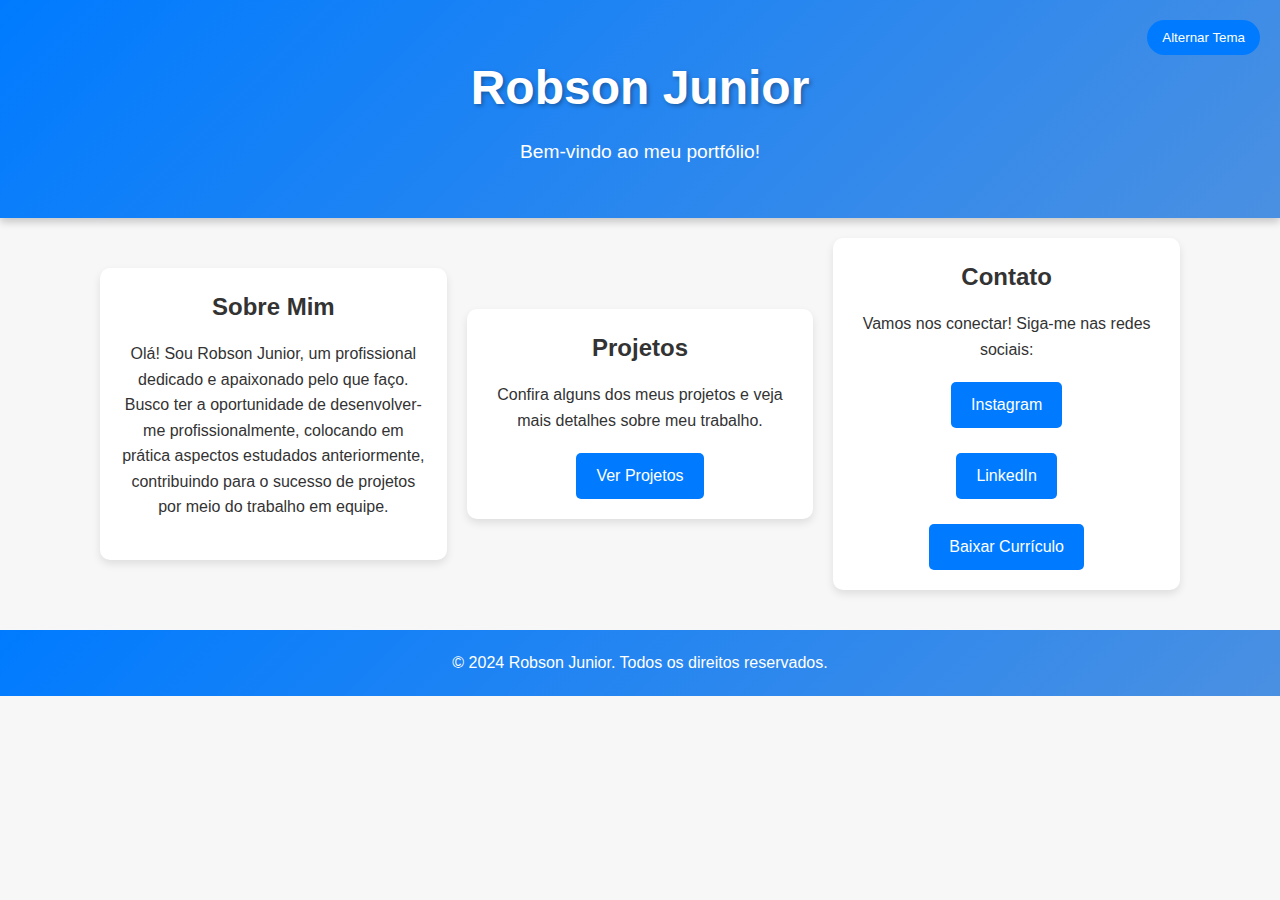
==== README.html @ 5850c355 "fav" ====
<!DOCTYPE html>
<html lang="pt-BR">

<head>
    <meta charset="UTF-8">
    <meta name="viewport" content="width=device-width, initial-scale=1.0">
    <title>Portfólio - Robson Junior</title>
    <link rel="icon" href="favicon.ico" type="image/padding">
    <style>
        /* Reset */
        * {
            margin: 0;
            padding: 0;
            box-sizing: border-box;
        }

        body {
            font-family: 'Arial', sans-serif;
            line-height: 1.6;
            transition: background-color 0.3s, color 0.3s;
            --bg-color: #f7f7f7;
            --text-color: #333;
            --header-bg: linear-gradient(135deg, #007BFF, #4A90E2);
            --header-text: #fff;
            --card-bg: #fff;
            --card-shadow: rgba(0, 0, 0, 0.1);
            --button-bg: #007BFF;
            --button-hover: #0056b3;
        }

        body.dark {
            --bg-color: #121212;
            --text-color: #f7f7f7;
            --header-bg: linear-gradient(135deg, #1E1E1E, #333333);
            --header-text: #f7f7f7;
            --card-bg: #1E1E1E;
            --card-shadow: rgba(255, 255, 255, 0.1);
            --button-bg: #4A90E2;
            --button-hover: #007BFF;
        }

        body {
            background-color: var(--bg-color);
            color: var(--text-color);
        }

        header {
            background: var(--header-bg);
            color: var(--header-text);
            text-align: center;
            padding: 50px 10px;
            box-shadow: 0 4px 8px rgba(0, 0, 0, 0.2);
        }

        header h1 {
            font-size: 3em;
            margin-bottom: 10px;
            text-shadow: 2px 2px 4px rgba(0, 0, 0, 0.3);
        }

        header p {
            font-size: 1.2em;
        }

        .theme-toggle {
            position: fixed;
            top: 20px;
            right: 20px;
            background: var(--button-bg);
            color: #fff;
            border: none;
            padding: 10px 15px;
            border-radius: 20px;
            cursor: pointer;
            transition: background 0.3s;
        }

        .theme-toggle:hover {
            background: var(--button-hover);
        }

        .container {
            display: flex;
            justify-content: center;
            align-items: center;
            flex-wrap: wrap;
            gap: 20px;
            padding: 20px;
            max-width: 1200px;
            margin: 0 auto;
        }

        .card {
            background: var(--card-bg);
            border-radius: 10px;
            box-shadow: 0 4px 8px var(--card-shadow);
            padding: 20px;
            text-align: center;
            flex: 1 1 calc(33.333% - 40px);
            max-width: calc(33.333% - 40px);
            min-width: 300px;
            transition: transform 0.3s ease, box-shadow 0.3s ease;
        }

        .card:hover {
            transform: translateY(-10px);
            box-shadow: 0 8px 16px rgba(0, 0, 0, 0.2);
        }

        .card h2 {
            margin-bottom: 15px;
        }

        .card p {
            margin-bottom: 20px;
        }

        .card a {
            display: inline-block;
            background: var(--button-bg);
            color: white;
            text-decoration: none;
            padding: 10px 20px;
            border-radius: 5px;
            transition: transform 0.2s, background 0.3s;
        }

        .card a:hover {
            background: var(--button-hover);
            transform: scale(1.05);
        }

        footer {
            background: var(--header-bg);
            color: var(--header-text);
            text-align: center;
            padding: 20px 10px;
            margin-top: 20px;
        }

        @media (max-width: 768px) {
            .card {
                flex: 1 1 100%;
                max-width: 100%;
            }
        }
    </style>
</head>

<body>
    <header>
        <h1>Robson Junior</h1>
        <p>Bem-vindo ao meu portfólio!</p>
    </header>

    <button class="theme-toggle">Alternar Tema</button>

    <main class="container">
        <section class="card">
            <h2>Sobre Mim</h2>
            <p>Olá! Sou Robson Junior, um profissional dedicado e apaixonado pelo que faço. Busco ter a oportunidade de desenvolver-me profissionalmente, colocando em prática aspectos estudados anteriormente, contribuindo para o sucesso de projetos por meio do trabalho em equipe.</p>
        </section>

        <section class="card">
            <h2>Projetos</h2>
            <p>Confira alguns dos meus projetos e veja mais detalhes sobre meu trabalho.</p>
            <a href="https://github.com/RobsonJuniorFarias" target="_blank">Ver Projetos</a>
        </section>

        <section class="card">
            <h2>Contato</h2>
            <p>Vamos nos conectar! Siga-me nas redes sociais:</p>
            <a href="https://www.instagram.com/robszz07/" target="_blank">Instagram</a><br><br>
            <a href="https://www.linkedin.com/in/robson-junior-9a7139287/" target="_blank">LinkedIn</a><br><br>
            <a href="Robson Junior.pdf" target="_blank">Baixar Currículo</a>
        </section>
    </main>

    <footer>
        <p>&copy; 2024 Robson Junior. Todos os direitos reservados.</p>
    </footer>

    <script>
        const themeToggle = document.querySelector('.theme-toggle');
        themeToggle.addEventListener('click', () => {
            document.body.classList.toggle('dark');
        });
    </script>
</body>

</html>
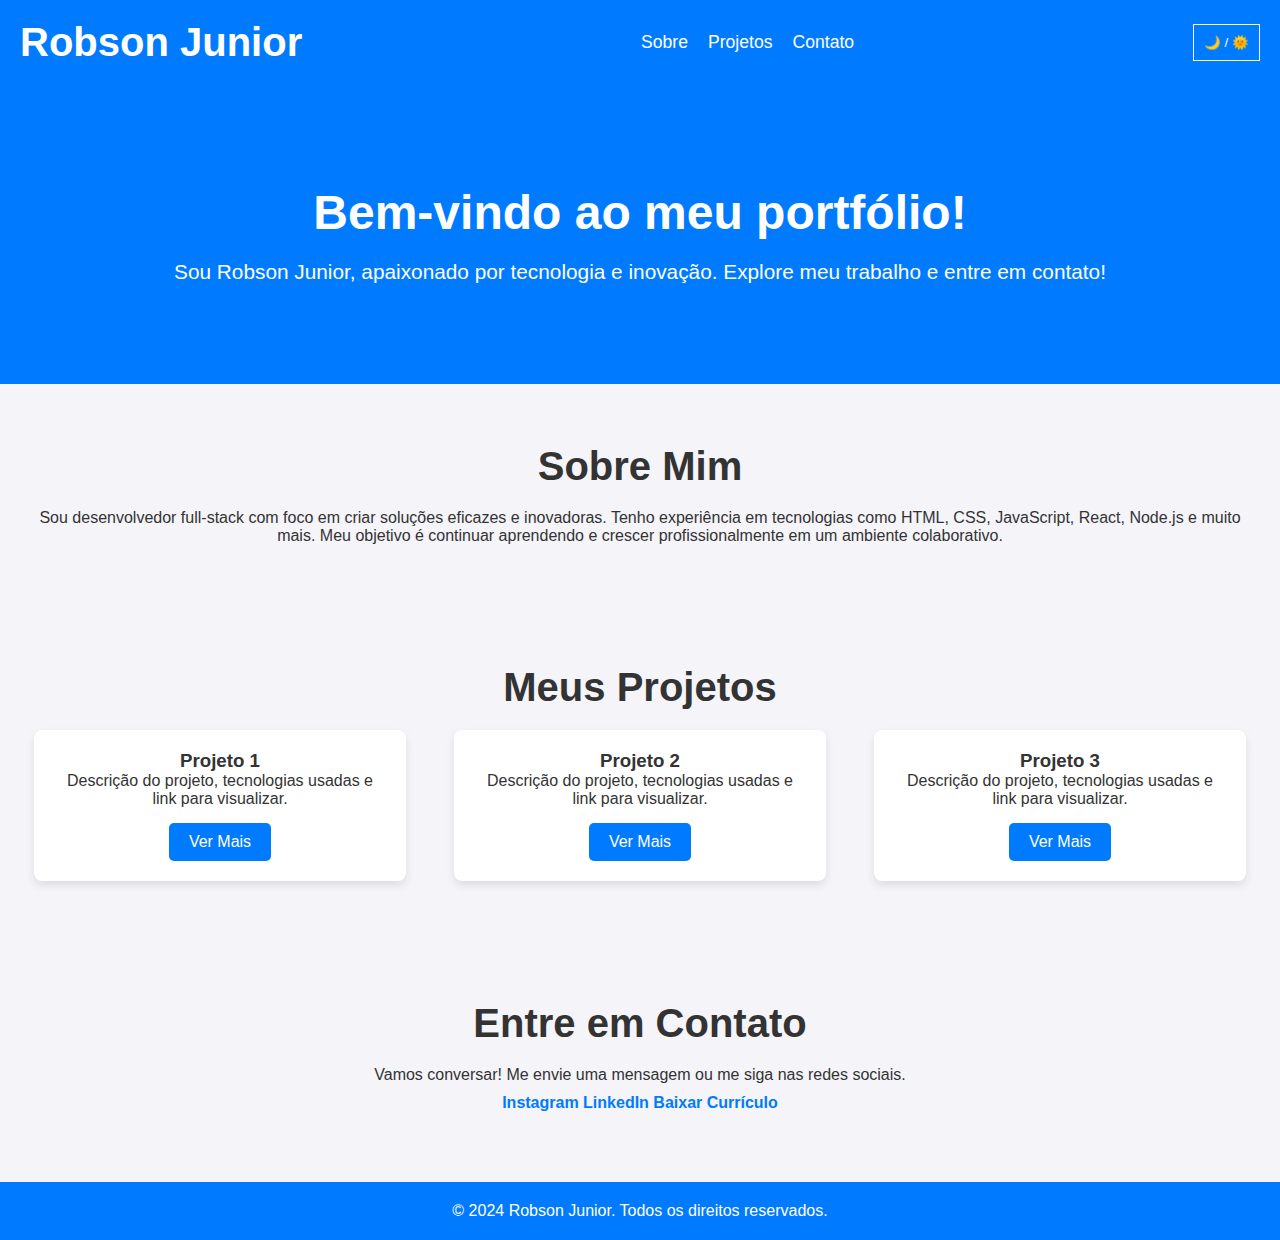
==== commit 8bf733c5: "css + script" ====
--- a/README.html
+++ b/README.html
@@ -5,187 +5,76 @@
     <meta charset="UTF-8">
     <meta name="viewport" content="width=device-width, initial-scale=1.0">
     <title>Portfólio - Robson Junior</title>
-    <link rel="icon" href="favicon.ico" type="image/padding">
-    <style>
-        /* Reset */
-        * {
-            margin: 0;
-            padding: 0;
-            box-sizing: border-box;
-        }
-
-        body {
-            font-family: 'Arial', sans-serif;
-            line-height: 1.6;
-            transition: background-color 0.3s, color 0.3s;
-            --bg-color: #f7f7f7;
-            --text-color: #333;
-            --header-bg: linear-gradient(135deg, #007BFF, #4A90E2);
-            --header-text: #fff;
-            --card-bg: #fff;
-            --card-shadow: rgba(0, 0, 0, 0.1);
-            --button-bg: #007BFF;
-            --button-hover: #0056b3;
-        }
-
-        body.dark {
-            --bg-color: #121212;
-            --text-color: #f7f7f7;
-            --header-bg: linear-gradient(135deg, #1E1E1E, #333333);
-            --header-text: #f7f7f7;
-            --card-bg: #1E1E1E;
-            --card-shadow: rgba(255, 255, 255, 0.1);
-            --button-bg: #4A90E2;
-            --button-hover: #007BFF;
-        }
-
-        body {
-            background-color: var(--bg-color);
-            color: var(--text-color);
-        }
-
-        header {
-            background: var(--header-bg);
-            color: var(--header-text);
-            text-align: center;
-            padding: 50px 10px;
-            box-shadow: 0 4px 8px rgba(0, 0, 0, 0.2);
-        }
-
-        header h1 {
-            font-size: 3em;
-            margin-bottom: 10px;
-            text-shadow: 2px 2px 4px rgba(0, 0, 0, 0.3);
-        }
-
-        header p {
-            font-size: 1.2em;
-        }
-
-        .theme-toggle {
-            position: fixed;
-            top: 20px;
-            right: 20px;
-            background: var(--button-bg);
-            color: #fff;
-            border: none;
-            padding: 10px 15px;
-            border-radius: 20px;
-            cursor: pointer;
-            transition: background 0.3s;
-        }
-
-        .theme-toggle:hover {
-            background: var(--button-hover);
-        }
-
-        .container {
-            display: flex;
-            justify-content: center;
-            align-items: center;
-            flex-wrap: wrap;
-            gap: 20px;
-            padding: 20px;
-            max-width: 1200px;
-            margin: 0 auto;
-        }
-
-        .card {
-            background: var(--card-bg);
-            border-radius: 10px;
-            box-shadow: 0 4px 8px var(--card-shadow);
-            padding: 20px;
-            text-align: center;
-            flex: 1 1 calc(33.333% - 40px);
-            max-width: calc(33.333% - 40px);
-            min-width: 300px;
-            transition: transform 0.3s ease, box-shadow 0.3s ease;
-        }
-
-        .card:hover {
-            transform: translateY(-10px);
-            box-shadow: 0 8px 16px rgba(0, 0, 0, 0.2);
-        }
-
-        .card h2 {
-            margin-bottom: 15px;
-        }
-
-        .card p {
-            margin-bottom: 20px;
-        }
-
-        .card a {
-            display: inline-block;
-            background: var(--button-bg);
-            color: white;
-            text-decoration: none;
-            padding: 10px 20px;
-            border-radius: 5px;
-            transition: transform 0.2s, background 0.3s;
-        }
-
-        .card a:hover {
-            background: var(--button-hover);
-            transform: scale(1.05);
-        }
-
-        footer {
-            background: var(--header-bg);
-            color: var(--header-text);
-            text-align: center;
-            padding: 20px 10px;
-            margin-top: 20px;
-        }
-
-        @media (max-width: 768px) {
-            .card {
-                flex: 1 1 100%;
-                max-width: 100%;
-            }
-        }
-    </style>
+    <link rel="stylesheet" href="style.css">
+    <link rel="icon" href="favicon.ico" type="image/x-icon">
 </head>
 
 <body>
     <header>
-        <h1>Robson Junior</h1>
-        <p>Bem-vindo ao meu portfólio!</p>
+        <div class="logo">
+            <h1>Robson Junior</h1>
+        </div>
+        <nav>
+            <ul>
+                <li><a href="#sobre">Sobre</a></li>
+                <li><a href="#projetos">Projetos</a></li>
+                <li><a href="#contato">Contato</a></li>
+            </ul>
+        </nav>
+        <div class="theme-toggle">
+            <button onclick="toggleTheme()">🌙 / 🌞</button>
+        </div>
     </header>
 
-    <button class="theme-toggle">Alternar Tema</button>
+    <section id="home" class="home-section">
+        <div class="content">
+            <h2>Bem-vindo ao meu portfólio!</h2>
+            <p>Sou Robson Junior, apaixonado por tecnologia e inovação. Explore meu trabalho e entre em contato!</p>
+        </div>
+    </section>
 
-    <main class="container">
-        <section class="card">
-            <h2>Sobre Mim</h2>
-            <p>Olá! Sou Robson Junior, um profissional dedicado e apaixonado pelo que faço. Busco ter a oportunidade de desenvolver-me profissionalmente, colocando em prática aspectos estudados anteriormente, contribuindo para o sucesso de projetos por meio do trabalho em equipe.</p>
-        </section>
+    <section id="sobre" class="info-section">
+        <h2>Sobre Mim</h2>
+        <p>Sou desenvolvedor full-stack com foco em criar soluções eficazes e inovadoras. Tenho experiência em tecnologias como HTML, CSS, JavaScript, React, Node.js e muito mais. Meu objetivo é continuar aprendendo e crescer profissionalmente em um ambiente colaborativo.</p>
+    </section>
 
-        <section class="card">
-            <h2>Projetos</h2>
-            <p>Confira alguns dos meus projetos e veja mais detalhes sobre meu trabalho.</p>
-            <a href="https://github.com/RobsonJuniorFarias" target="_blank">Ver Projetos</a>
-        </section>
+    <section id="projetos" class="projects-section">
+        <h2>Meus Projetos</h2>
+        <div class="projects-container">
+            <div class="project-card">
+                <h3>Projeto 1</h3>
+                <p>Descrição do projeto, tecnologias usadas e link para visualizar.</p>
+                <a href="#">Ver Mais</a>
+            </div>
+            <div class="project-card">
+                <h3>Projeto 2</h3>
+                <p>Descrição do projeto, tecnologias usadas e link para visualizar.</p>
+                <a href="#">Ver Mais</a>
+            </div>
+            <div class="project-card">
+                <h3>Projeto 3</h3>
+                <p>Descrição do projeto, tecnologias usadas e link para visualizar.</p>
+                <a href="#">Ver Mais</a>
+            </div>
+        </div>
+    </section>
 
-        <section class="card">
-            <h2>Contato</h2>
-            <p>Vamos nos conectar! Siga-me nas redes sociais:</p>
-            <a href="https://www.instagram.com/robszz07/" target="_blank">Instagram</a><br><br>
-            <a href="https://www.linkedin.com/in/robson-junior-9a7139287/" target="_blank">LinkedIn</a><br><br>
-            <a href="Robson Junior.pdf" target="_blank">Baixar Currículo</a>
-        </section>
-    </main>
+    <section id="contato" class="contact-section">
+        <h2>Entre em Contato</h2>
+        <p>Vamos conversar! Me envie uma mensagem ou me siga nas redes sociais.</p>
+        <a href="https://www.instagram.com/robszz07/" target="_blank">Instagram</a>
+        <a href="https://www.linkedin.com/in/robson-junior-9a7139287/" target="_blank">LinkedIn</a>
+        <a href="Robson Junior.pdf" target="_blank">Baixar Currículo</a>
+    </section>
 
     <footer>
         <p>&copy; 2024 Robson Junior. Todos os direitos reservados.</p>
     </footer>
 
-    <script>
-        const themeToggle = document.querySelector('.theme-toggle');
-        themeToggle.addEventListener('click', () => {
-            document.body.classList.toggle('dark');
-        });
-    </script>
+    <link rel="stylesheet" href="style.css">
+
+    <script src="script.js"></script>
+
 </body>
 
 </html>
--- a/style.css
+++ b/style.css
@@ -0,0 +1,173 @@
+/* Resetando estilos padrão */
+* {
+    margin: 0;
+    padding: 0;
+    box-sizing: border-box;
+}
+
+/* Cores e fontes */
+:root {
+    --bg-color-light: #f4f4f9;
+    --bg-color-dark: #1f1f1f;
+    --text-color-light: #333;
+    --text-color-dark: #f4f4f9;
+    --accent-color: #007BFF;
+    --button-hover-color: #0056b3;
+}
+
+/* Corpo do site */
+body {
+    font-family: 'Arial', sans-serif;
+    background-color: var(--bg-color-light);
+    color: var(--text-color-light);
+    transition: background-color 0.3s ease, color 0.3s ease;
+}
+
+/* Header */
+header {
+    display: flex;
+    justify-content: space-between;
+    align-items: center;
+    padding: 20px;
+    background-color: var(--accent-color);
+    color: white;
+}
+
+header .logo h1 {
+    font-size: 2.5rem;
+}
+
+header nav ul {
+    list-style: none;
+    display: flex;
+    gap: 20px;
+}
+
+header nav ul li a {
+    color: white;
+    text-decoration: none;
+    font-size: 1.1rem;
+}
+
+header .theme-toggle button {
+    background-color: transparent;
+    border: 1px solid white;
+    padding: 10px;
+    color: white;
+    cursor: pointer;
+}
+
+header .theme-toggle button:hover {
+    background-color: white;
+    color: var(--accent-color);
+}
+
+/* Home Section */
+.home-section {
+    text-align: center;
+    padding: 100px 20px;
+    background-color: var(--accent-color);
+    color: white;
+}
+
+.home-section h2 {
+    font-size: 3rem;
+    margin-bottom: 20px;
+}
+
+.home-section p {
+    font-size: 1.3rem;
+}
+
+/* Informações e Projetos */
+.info-section, .projects-section, .contact-section {
+    padding: 60px 20px;
+    text-align: center;
+}
+
+.info-section h2, .projects-section h2, .contact-section h2 {
+    font-size: 2.5rem;
+    margin-bottom: 20px;
+}
+
+.projects-container {
+    display: flex;
+    justify-content: space-around;
+    gap: 20px;
+}
+
+.project-card {
+    background-color: #fff;
+    border-radius: 8px;
+    box-shadow: 0 4px 8px rgba(0, 0, 0, 0.1);
+    padding: 20px;
+    width: 30%;
+    transition: transform 0.3s ease, box-shadow 0.3s ease;
+}
+
+.project-card:hover {
+    transform: translateY(-10px);
+    box-shadow: 0 6px 12px rgba(0, 0, 0, 0.1);
+}
+
+.project-card a {
+    display: inline-block;
+    padding: 10px 20px;
+    background-color: var(--accent-color);
+    color: white;
+    text-decoration: none;
+    border-radius: 5px;
+    margin-top: 15px;
+}
+
+.project-card a:hover {
+    background-color: var(--button-hover-color);
+}
+
+/* Links de contato */
+.contact-section a {
+    display: inline-block;
+    margin: 10px 0;
+    color: var(--accent-color);
+    text-decoration: none;
+    font-weight: bold;
+}
+
+.contact-section a:hover {
+    text-decoration: underline;
+}
+
+/* Footer */
+footer {
+    text-align: center;
+    padding: 20px;
+    background-color: var(--accent-color);
+    color: white;
+}
+
+/* Modo Dark */
+body.dark {
+    background-color: var(--bg-color-dark);
+    color: var(--text-color-dark);
+}
+
+body.dark header {
+    background-color: #333;
+}
+
+body.dark .theme-toggle button {
+    border: 1px solid #333;
+}
+
+/* Responsividade */
+@media (max-width: 768px) {
+    .projects-container {
+        flex-direction: column;
+        align-items: center;
+    }
+
+    .project-card {
+        width: 80%;
+        margin-bottom: 20px;
+    }
+}
--- a/style.css
+++ b/style.css
@@ -0,0 +1,173 @@
+/* Resetando estilos padrão */
+* {
+    margin: 0;
+    padding: 0;
+    box-sizing: border-box;
+}
+
+/* Cores e fontes */
+:root {
+    --bg-color-light: #f4f4f9;
+    --bg-color-dark: #1f1f1f;
+    --text-color-light: #333;
+    --text-color-dark: #f4f4f9;
+    --accent-color: #007BFF;
+    --button-hover-color: #0056b3;
+}
+
+/* Corpo do site */
+body {
+    font-family: 'Arial', sans-serif;
+    background-color: var(--bg-color-light);
+    color: var(--text-color-light);
+    transition: background-color 0.3s ease, color 0.3s ease;
+}
+
+/* Header */
+header {
+    display: flex;
+    justify-content: space-between;
+    align-items: center;
+    padding: 20px;
+    background-color: var(--accent-color);
+    color: white;
+}
+
+header .logo h1 {
+    font-size: 2.5rem;
+}
+
+header nav ul {
+    list-style: none;
+    display: flex;
+    gap: 20px;
+}
+
+header nav ul li a {
+    color: white;
+    text-decoration: none;
+    font-size: 1.1rem;
+}
+
+header .theme-toggle button {
+    background-color: transparent;
+    border: 1px solid white;
+    padding: 10px;
+    color: white;
+    cursor: pointer;
+}
+
+header .theme-toggle button:hover {
+    background-color: white;
+    color: var(--accent-color);
+}
+
+/* Home Section */
+.home-section {
+    text-align: center;
+    padding: 100px 20px;
+    background-color: var(--accent-color);
+    color: white;
+}
+
+.home-section h2 {
+    font-size: 3rem;
+    margin-bottom: 20px;
+}
+
+.home-section p {
+    font-size: 1.3rem;
+}
+
+/* Informações e Projetos */
+.info-section, .projects-section, .contact-section {
+    padding: 60px 20px;
+    text-align: center;
+}
+
+.info-section h2, .projects-section h2, .contact-section h2 {
+    font-size: 2.5rem;
+    margin-bottom: 20px;
+}
+
+.projects-container {
+    display: flex;
+    justify-content: space-around;
+    gap: 20px;
+}
+
+.project-card {
+    background-color: #fff;
+    border-radius: 8px;
+    box-shadow: 0 4px 8px rgba(0, 0, 0, 0.1);
+    padding: 20px;
+    width: 30%;
+    transition: transform 0.3s ease, box-shadow 0.3s ease;
+}
+
+.project-card:hover {
+    transform: translateY(-10px);
+    box-shadow: 0 6px 12px rgba(0, 0, 0, 0.1);
+}
+
+.project-card a {
+    display: inline-block;
+    padding: 10px 20px;
+    background-color: var(--accent-color);
+    color: white;
+    text-decoration: none;
+    border-radius: 5px;
+    margin-top: 15px;
+}
+
+.project-card a:hover {
+    background-color: var(--button-hover-color);
+}
+
+/* Links de contato */
+.contact-section a {
+    display: inline-block;
+    margin: 10px 0;
+    color: var(--accent-color);
+    text-decoration: none;
+    font-weight: bold;
+}
+
+.contact-section a:hover {
+    text-decoration: underline;
+}
+
+/* Footer */
+footer {
+    text-align: center;
+    padding: 20px;
+    background-color: var(--accent-color);
+    color: white;
+}
+
+/* Modo Dark */
+body.dark {
+    background-color: var(--bg-color-dark);
+    color: var(--text-color-dark);
+}
+
+body.dark header {
+    background-color: #333;
+}
+
+body.dark .theme-toggle button {
+    border: 1px solid #333;
+}
+
+/* Responsividade */
+@media (max-width: 768px) {
+    .projects-container {
+        flex-direction: column;
+        align-items: center;
+    }
+
+    .project-card {
+        width: 80%;
+        margin-bottom: 20px;
+    }
+}
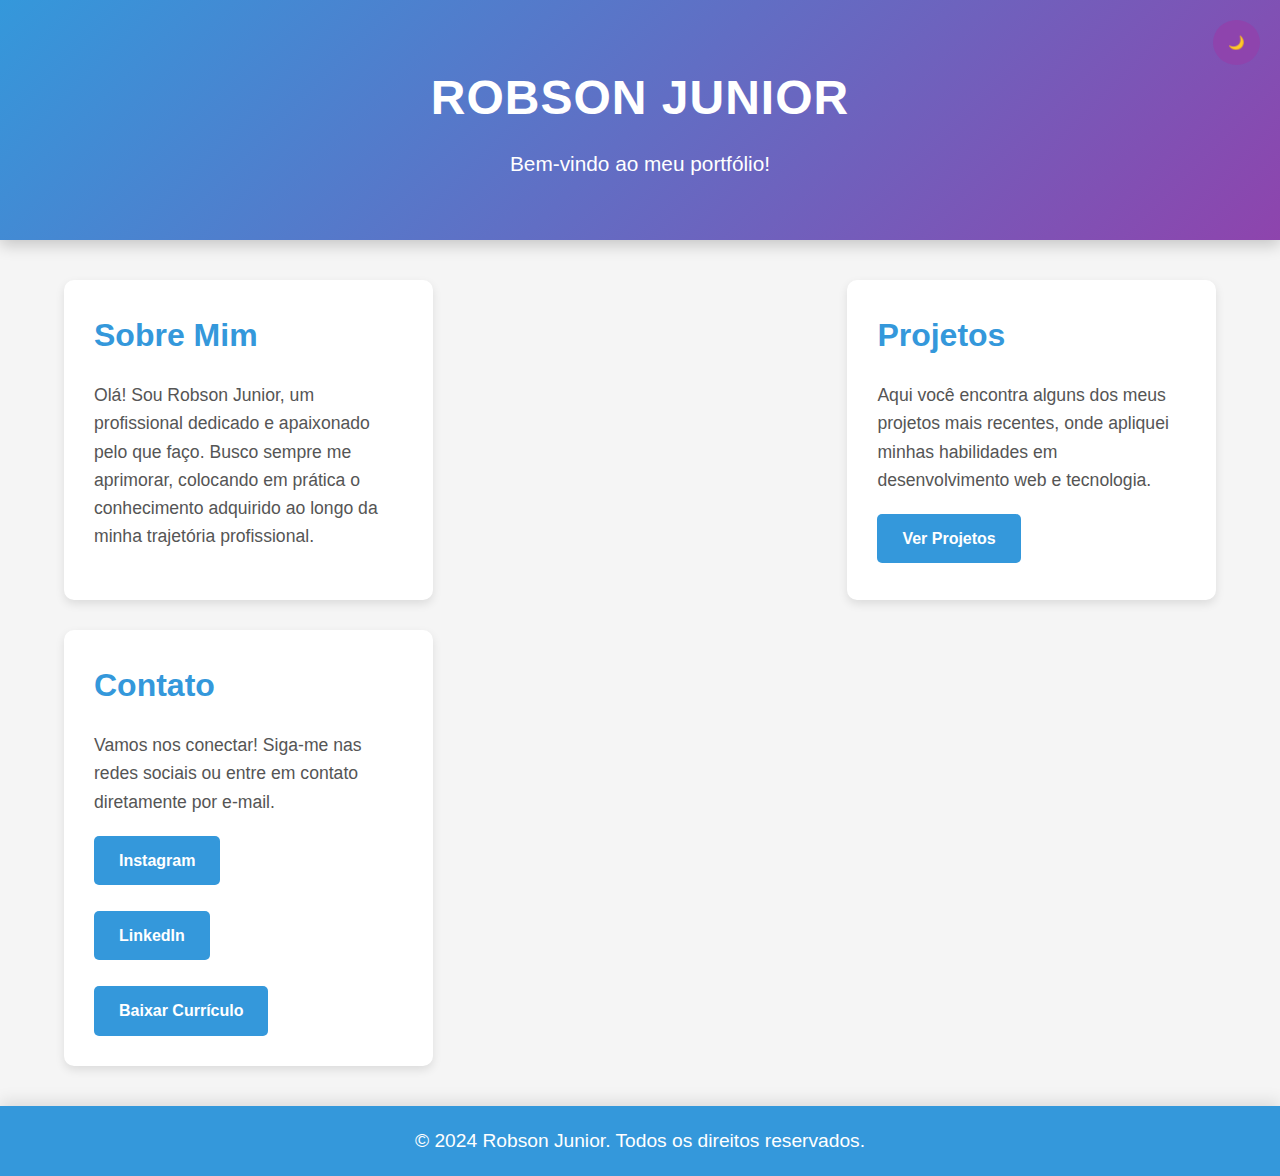
==== commit ccfe0283: "teste" ====
--- a/README.html
+++ b/README.html
@@ -5,76 +5,180 @@
     <meta charset="UTF-8">
     <meta name="viewport" content="width=device-width, initial-scale=1.0">
     <title>Portfólio - Robson Junior</title>
-    <link rel="stylesheet" href="style.css">
-    <link rel="icon" href="favicon.ico" type="image/x-icon">
+    <link rel="shortcut icon" href="favicon.ico" type="image/x-icon">
+
+    <style>
+        /* Reset */
+        * {
+            margin: 0;
+            padding: 0;
+            box-sizing: border-box;
+        }
+
+        body {
+            font-family: 'Arial', sans-serif;
+            background: #f5f5f5;
+            color: #333;
+            line-height: 1.6;
+            transition: background-color 0.3s ease, color 0.3s ease;
+        }
+
+        header {
+            background: linear-gradient(135deg, #3498db, #8e44ad);
+            color: white;
+            padding: 60px 20px;
+            text-align: center;
+            box-shadow: 0 5px 15px rgba(0, 0, 0, 0.2);
+        }
+
+        header h1 {
+            font-size: 3em;
+            margin-bottom: 10px;
+            letter-spacing: 1px;
+            text-transform: uppercase;
+        }
+
+        header p {
+            font-size: 1.3em;
+        }
+
+        .container {
+            width: 90%;
+            max-width: 1200px;
+            margin: 40px auto;
+            display: flex;
+            justify-content: space-between;
+            flex-wrap: wrap;
+            gap: 30px;
+        }
+
+        .section-card {
+            background: #fff;
+            border-radius: 10px;
+            box-shadow: 0 4px 10px rgba(0, 0, 0, 0.1);
+            padding: 30px;
+            flex-basis: 32%;
+            transition: transform 0.3s ease;
+        }
+
+        .section-card:hover {
+            transform: translateY(-5px);
+            box-shadow: 0 8px 20px rgba(0, 0, 0, 0.2);
+        }
+
+        .section-card h2 {
+            font-size: 2em;
+            color: #3498db;
+            margin-bottom: 20px;
+        }
+
+        .section-card p {
+            font-size: 1.1em;
+            color: #555;
+            margin-bottom: 20px;
+        }
+
+        .section-card a {
+            display: inline-block;
+            background: #3498db;
+            color: white;
+            text-decoration: none;
+            padding: 12px 25px;
+            border-radius: 5px;
+            font-weight: bold;
+            transition: background 0.3s ease, transform 0.2s ease;
+        }
+
+        .section-card a:hover {
+            background: #2980b9;
+            transform: scale(1.05);
+        }
+
+        footer {
+            background: #3498db;
+            color: white;
+            text-align: center;
+            padding: 20px;
+            margin-top: 40px;
+            box-shadow: 0 -5px 15px rgba(0, 0, 0, 0.1);
+        }
+
+        footer p {
+            font-size: 1.2em;
+        }
+
+        .theme-toggle {
+            position: fixed;
+            top: 20px;
+            right: 20px;
+            background: #8e44ad;
+            color: white;
+            padding: 15px;
+            border: none;
+            border-radius: 50%;
+            cursor: pointer;
+            transition: background 0.3s ease;
+        }
+
+        .theme-toggle:hover {
+            background: #9b59b6;
+        }
+
+        @media (max-width: 768px) {
+            .section-card {
+                flex-basis: 100%;
+            }
+
+            footer p {
+                font-size: 1em;
+            }
+        }
+    </style>
 </head>
 
 <body>
     <header>
-        <div class="logo">
-            <h1>Robson Junior</h1>
-        </div>
-        <nav>
-            <ul>
-                <li><a href="#sobre">Sobre</a></li>
-                <li><a href="#projetos">Projetos</a></li>
-                <li><a href="#contato">Contato</a></li>
-            </ul>
-        </nav>
-        <div class="theme-toggle">
-            <button onclick="toggleTheme()">🌙 / 🌞</button>
-        </div>
+        <h1>Robson Junior</h1>
+        <p>Bem-vindo ao meu portfólio!</p>
     </header>
 
-    <section id="home" class="home-section">
-        <div class="content">
-            <h2>Bem-vindo ao meu portfólio!</h2>
-            <p>Sou Robson Junior, apaixonado por tecnologia e inovação. Explore meu trabalho e entre em contato!</p>
-        </div>
-    </section>
+    <button class="theme-toggle">🌙</button>
 
-    <section id="sobre" class="info-section">
-        <h2>Sobre Mim</h2>
-        <p>Sou desenvolvedor full-stack com foco em criar soluções eficazes e inovadoras. Tenho experiência em tecnologias como HTML, CSS, JavaScript, React, Node.js e muito mais. Meu objetivo é continuar aprendendo e crescer profissionalmente em um ambiente colaborativo.</p>
-    </section>
+    <main class="container">
+        <!-- Sobre Mim -->
+        <section class="section-card" id="sobre">
+            <h2>Sobre Mim</h2>
+            <p>Olá! Sou Robson Junior, um profissional dedicado e apaixonado pelo que faço. Busco sempre me aprimorar, colocando em prática o conhecimento adquirido ao longo da minha trajetória profissional.</p>
+        </section>
 
-    <section id="projetos" class="projects-section">
-        <h2>Meus Projetos</h2>
-        <div class="projects-container">
-            <div class="project-card">
-                <h3>Projeto 1</h3>
-                <p>Descrição do projeto, tecnologias usadas e link para visualizar.</p>
-                <a href="#">Ver Mais</a>
-            </div>
-            <div class="project-card">
-                <h3>Projeto 2</h3>
-                <p>Descrição do projeto, tecnologias usadas e link para visualizar.</p>
-                <a href="#">Ver Mais</a>
-            </div>
-            <div class="project-card">
-                <h3>Projeto 3</h3>
-                <p>Descrição do projeto, tecnologias usadas e link para visualizar.</p>
-                <a href="#">Ver Mais</a>
-            </div>
-        </div>
-    </section>
+        <!-- Projetos -->
+        <section class="section-card" id="projetos">
+            <h2>Projetos</h2>
+            <p>Aqui você encontra alguns dos meus projetos mais recentes, onde apliquei minhas habilidades em desenvolvimento web e tecnologia.</p>
+            <a href="https://github.com/RobsonJuniorFarias" target="_blank">Ver Projetos</a>
+        </section>
 
-    <section id="contato" class="contact-section">
-        <h2>Entre em Contato</h2>
-        <p>Vamos conversar! Me envie uma mensagem ou me siga nas redes sociais.</p>
-        <a href="https://www.instagram.com/robszz07/" target="_blank">Instagram</a>
-        <a href="https://www.linkedin.com/in/robson-junior-9a7139287/" target="_blank">LinkedIn</a>
-        <a href="Robson Junior.pdf" target="_blank">Baixar Currículo</a>
-    </section>
+        <!-- Contato -->
+        <section class="section-card" id="contato">
+            <h2>Contato</h2>
+            <p>Vamos nos conectar! Siga-me nas redes sociais ou entre em contato diretamente por e-mail.</p>
+            <a href="https://www.instagram.com/robszz07/" target="_blank">Instagram</a><br><br>
+            <a href="https://www.linkedin.com/in/robson-junior-9a7139287/" target="_blank">LinkedIn</a><br><br>
+            <a href="Robson Junior.pdf" target="_blank">Baixar Currículo</a>
+        </section>
+    </main>
 
     <footer>
         <p>&copy; 2024 Robson Junior. Todos os direitos reservados.</p>
     </footer>
 
-    <link rel="stylesheet" href="style.css">
-
-    <script src="script.js"></script>
-
+    <script>
+        const themeToggle = document.querySelector('.theme-toggle');
+        themeToggle.addEventListener('click', () => {
+            document.body.classList.toggle('dark');
+            themeToggle.textContent = document.body.classList.contains('dark') ? '🌞' : '🌙';
+        });
+    </script>
 </body>
 
 </html>
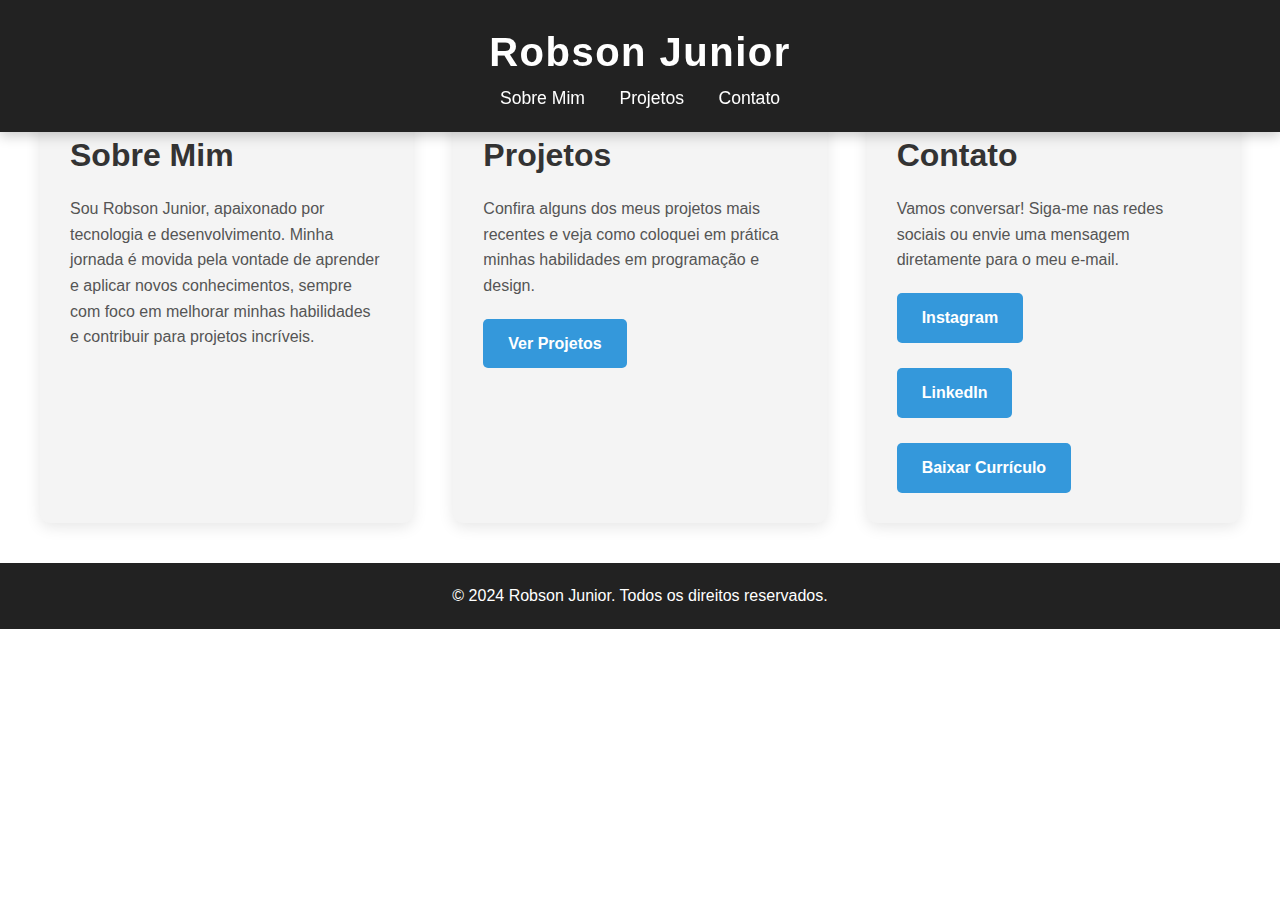
==== commit 4e7c91b1: "Update README.html" ====
--- a/README.html
+++ b/README.html
@@ -8,7 +8,7 @@
     <link rel="shortcut icon" href="favicon.ico" type="image/x-icon">
 
     <style>
-        /* Reset */
+        /* Reset geral */
         * {
             margin: 0;
             padding: 0;
@@ -16,121 +16,155 @@
         }
 
         body {
-            font-family: 'Arial', sans-serif;
-            background: #f5f5f5;
+            font-family: 'Helvetica', sans-serif;
+            line-height: 1.6;
+            background-color: #fff;
             color: #333;
-            line-height: 1.6;
-            transition: background-color 0.3s ease, color 0.3s ease;
-        }
-
+            transition: background-color 0.3s, color 0.3s;
+        }
+
+        /* Layout de navegação fixa */
         header {
-            background: linear-gradient(135deg, #3498db, #8e44ad);
+            position: fixed;
+            top: 0;
+            left: 0;
+            width: 100%;
+            background: #222;
             color: white;
-            padding: 60px 20px;
+            padding: 20px 0;
             text-align: center;
-            box-shadow: 0 5px 15px rgba(0, 0, 0, 0.2);
+            box-shadow: 0 4px 12px rgba(0, 0, 0, 0.2);
+            z-index: 1000;
         }
 
         header h1 {
-            font-size: 3em;
-            margin-bottom: 10px;
-            letter-spacing: 1px;
-            text-transform: uppercase;
-        }
-
-        header p {
-            font-size: 1.3em;
-        }
-
+            font-size: 2.5rem;
+            margin: 0;
+            letter-spacing: 1.5px;
+        }
+
+        header nav a {
+            color: #fff;
+            text-decoration: none;
+            margin: 0 15px;
+            font-size: 1.1rem;
+            transition: color 0.3s;
+        }
+
+        header nav a:hover {
+            color: #3498db;
+        }
+
+        /* Cards de conteúdo */
         .container {
-            width: 90%;
+            padding-top: 100px;
             max-width: 1200px;
-            margin: 40px auto;
+            margin: 0 auto;
             display: flex;
-            justify-content: space-between;
+            justify-content: space-around;
+            gap: 40px;
             flex-wrap: wrap;
-            gap: 30px;
-        }
-
-        .section-card {
-            background: #fff;
+        }
+
+        .card {
+            background: #f4f4f4;
             border-radius: 10px;
-            box-shadow: 0 4px 10px rgba(0, 0, 0, 0.1);
             padding: 30px;
-            flex-basis: 32%;
-            transition: transform 0.3s ease;
-        }
-
-        .section-card:hover {
-            transform: translateY(-5px);
+            box-shadow: 0 4px 15px rgba(0, 0, 0, 0.1);
+            flex: 1 1 calc(33% - 40px);
+            transition: transform 0.3s ease, box-shadow 0.3s ease;
+        }
+
+        .card:hover {
+            transform: translateY(-10px);
             box-shadow: 0 8px 20px rgba(0, 0, 0, 0.2);
         }
 
-        .section-card h2 {
-            font-size: 2em;
-            color: #3498db;
-            margin-bottom: 20px;
-        }
-
-        .section-card p {
-            font-size: 1.1em;
+        .card h2 {
+            font-size: 2rem;
+            color: #333;
+            margin-bottom: 15px;
+        }
+
+        .card p {
             color: #555;
             margin-bottom: 20px;
         }
 
-        .section-card a {
+        .card a {
             display: inline-block;
-            background: #3498db;
-            color: white;
+            padding: 12px 25px;
+            background-color: #3498db;
+            color: #fff;
             text-decoration: none;
-            padding: 12px 25px;
             border-radius: 5px;
             font-weight: bold;
-            transition: background 0.3s ease, transform 0.2s ease;
-        }
-
-        .section-card a:hover {
-            background: #2980b9;
+            transition: background-color 0.3s ease, transform 0.2s ease;
+        }
+
+        .card a:hover {
+            background-color: #2980b9;
             transform: scale(1.05);
         }
 
+        /* Rodapé */
         footer {
-            background: #3498db;
+            background: #222;
             color: white;
             text-align: center;
-            padding: 20px;
+            padding: 20px 0;
             margin-top: 40px;
-            box-shadow: 0 -5px 15px rgba(0, 0, 0, 0.1);
-        }
-
-        footer p {
-            font-size: 1.2em;
-        }
-
+        }
+
+        /* Botão de alternar tema */
         .theme-toggle {
             position: fixed;
             top: 20px;
             right: 20px;
-            background: #8e44ad;
+            background-color: #3498db;
             color: white;
             padding: 15px;
             border: none;
             border-radius: 50%;
             cursor: pointer;
-            transition: background 0.3s ease;
+            font-size: 1.5rem;
+            z-index: 999;
+            transition: background-color 0.3s;
         }
 
         .theme-toggle:hover {
-            background: #9b59b6;
-        }
-
+            background-color: #2980b9;
+        }
+
+        /* Tema escuro */
+        body.dark {
+            background-color: #121212;
+            color: #f0f0f0;
+        }
+
+        body.dark header {
+            background-color: #1e1e1e;
+        }
+
+        body.dark .card {
+            background-color: #2d2d2d;
+            color: #f0f0f0;
+        }
+
+        body.dark footer {
+            background-color: #1e1e1e;
+        }
+
+        /* Responsividade */
         @media (max-width: 768px) {
-            .section-card {
-                flex-basis: 100%;
+            .card {
+                flex: 1 1 100%;
+                max-width: 100%;
+                margin-bottom: 20px;
             }
 
-            footer p {
-                font-size: 1em;
+            header h1 {
+                font-size: 2rem;
             }
         }
     </style>
@@ -139,44 +173,55 @@
 <body>
     <header>
         <h1>Robson Junior</h1>
-        <p>Bem-vindo ao meu portfólio!</p>
+        <nav>
+            <a href="#sobre">Sobre Mim</a>
+            <a href="#projetos">Projetos</a>
+            <a href="#contato">Contato</a>
+        </nav>
     </header>
 
     <button class="theme-toggle">🌙</button>
 
-    <main class="container">
+    <div class="container">
         <!-- Sobre Mim -->
-        <section class="section-card" id="sobre">
+        <section id="sobre" class="card">
             <h2>Sobre Mim</h2>
-            <p>Olá! Sou Robson Junior, um profissional dedicado e apaixonado pelo que faço. Busco sempre me aprimorar, colocando em prática o conhecimento adquirido ao longo da minha trajetória profissional.</p>
+            <p>Sou Robson Junior, apaixonado por tecnologia e desenvolvimento. Minha jornada é movida pela vontade de aprender e aplicar novos conhecimentos, sempre com foco em melhorar minhas habilidades e contribuir para projetos incríveis.</p>
         </section>
 
         <!-- Projetos -->
-        <section class="section-card" id="projetos">
+        <section id="projetos" class="card">
             <h2>Projetos</h2>
-            <p>Aqui você encontra alguns dos meus projetos mais recentes, onde apliquei minhas habilidades em desenvolvimento web e tecnologia.</p>
+            <p>Confira alguns dos meus projetos mais recentes e veja como coloquei em prática minhas habilidades em programação e design.</p>
             <a href="https://github.com/RobsonJuniorFarias" target="_blank">Ver Projetos</a>
         </section>
 
         <!-- Contato -->
-        <section class="section-card" id="contato">
+        <section id="contato" class="card">
             <h2>Contato</h2>
-            <p>Vamos nos conectar! Siga-me nas redes sociais ou entre em contato diretamente por e-mail.</p>
+            <p>Vamos conversar! Siga-me nas redes sociais ou envie uma mensagem diretamente para o meu e-mail.</p>
             <a href="https://www.instagram.com/robszz07/" target="_blank">Instagram</a><br><br>
             <a href="https://www.linkedin.com/in/robson-junior-9a7139287/" target="_blank">LinkedIn</a><br><br>
             <a href="Robson Junior.pdf" target="_blank">Baixar Currículo</a>
         </section>
-    </main>
+    </div>
 
     <footer>
         <p>&copy; 2024 Robson Junior. Todos os direitos reservados.</p>
     </footer>
 
     <script>
+        // Alternar tema
         const themeToggle = document.querySelector('.theme-toggle');
         themeToggle.addEventListener('click', () => {
             document.body.classList.toggle('dark');
-            themeToggle.textContent = document.body.classList.contains('dark') ? '🌞' : '🌙';
+
+            // Mudar o ícone do botão de alternância
+            if (document.body.classList.contains('dark')) {
+                themeToggle.textContent = '🌞'; // Ícone do sol
+            } else {
+                themeToggle.textContent = '🌙'; // Ícone da lua
+            }
         });
     </script>
 </body>
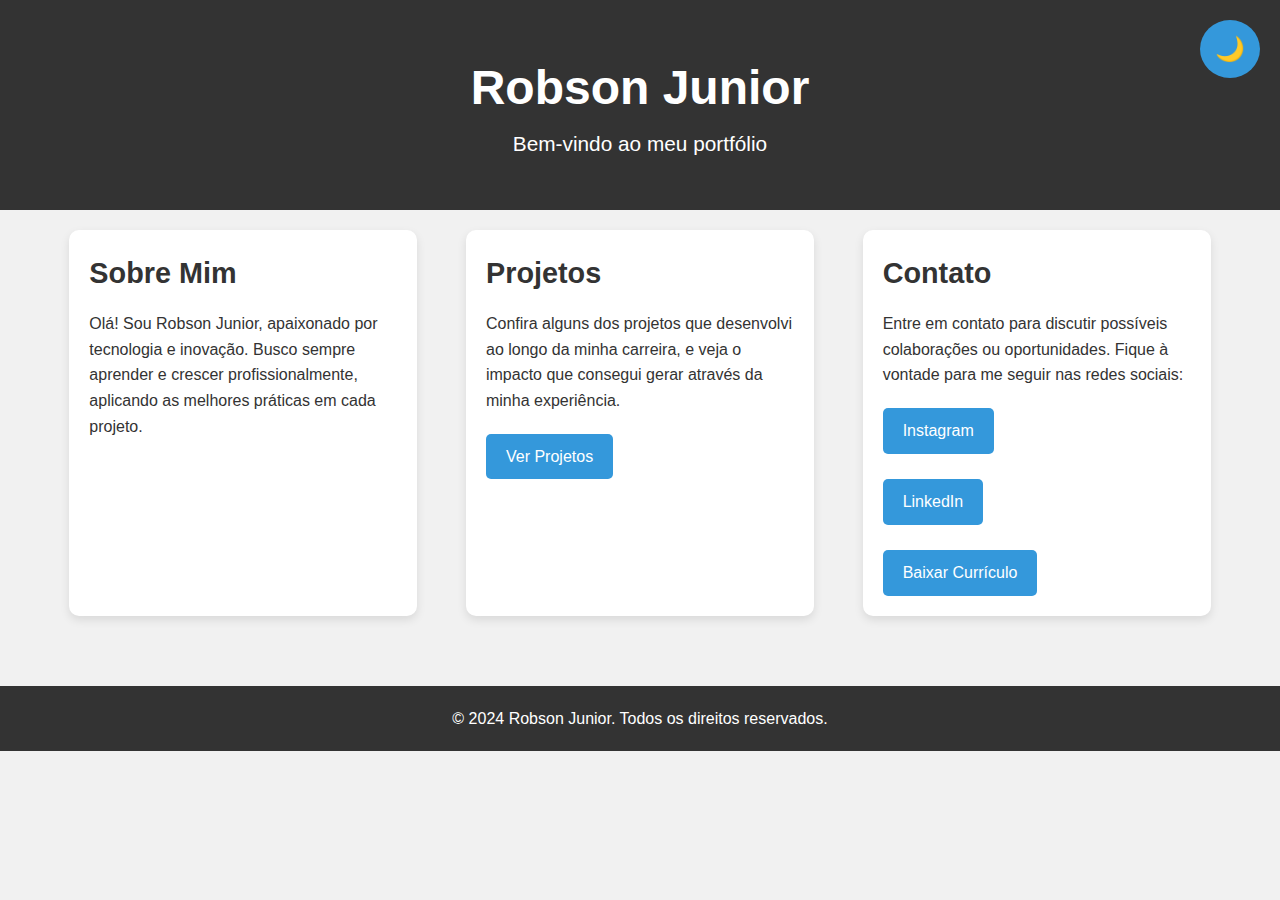
==== commit 25aa3392: "Update README.html" ====
--- a/README.html
+++ b/README.html
@@ -8,7 +8,7 @@
     <link rel="shortcut icon" href="favicon.ico" type="image/x-icon">
 
     <style>
-        /* Reset geral */
+        /* Reset básico */
         * {
             margin: 0;
             padding: 0;
@@ -16,104 +16,92 @@
         }
 
         body {
-            font-family: 'Helvetica', sans-serif;
+            font-family: 'Arial', sans-serif;
             line-height: 1.6;
-            background-color: #fff;
+            transition: background-color 0.3s, color 0.3s;
+            background-color: #f1f1f1;
             color: #333;
-            transition: background-color 0.3s, color 0.3s;
         }
 
-        /* Layout de navegação fixa */
+        /* Tema escuro */
+        body.dark {
+            background-color: #222;
+            color: #f1f1f1;
+        }
+
+        /* Cabeçalho */
         header {
-            position: fixed;
-            top: 0;
-            left: 0;
-            width: 100%;
-            background: #222;
-            color: white;
-            padding: 20px 0;
+            background-color: #333;
+            color: #fff;
             text-align: center;
-            box-shadow: 0 4px 12px rgba(0, 0, 0, 0.2);
-            z-index: 1000;
+            padding: 50px 10px;
         }
 
         header h1 {
-            font-size: 2.5rem;
-            margin: 0;
-            letter-spacing: 1.5px;
+            font-size: 3em;
         }
 
-        header nav a {
-            color: #fff;
-            text-decoration: none;
-            margin: 0 15px;
-            font-size: 1.1rem;
-            transition: color 0.3s;
+        header p {
+            font-size: 1.3em;
         }
 
-        header nav a:hover {
-            color: #3498db;
+        /* Container de conteúdo */
+        .container {
+            display: flex;
+            justify-content: space-around;
+            gap: 30px;
+            flex-wrap: wrap;
+            padding: 20px;
+            max-width: 1200px;
+            margin: 0 auto;
         }
 
-        /* Cards de conteúdo */
-        .container {
-            padding-top: 100px;
-            max-width: 1200px;
-            margin: 0 auto;
-            display: flex;
-            justify-content: space-around;
-            gap: 40px;
-            flex-wrap: wrap;
-        }
-
+        /* Cards */
         .card {
-            background: #f4f4f4;
+            background: #fff;
+            padding: 20px;
             border-radius: 10px;
-            padding: 30px;
-            box-shadow: 0 4px 15px rgba(0, 0, 0, 0.1);
-            flex: 1 1 calc(33% - 40px);
-            transition: transform 0.3s ease, box-shadow 0.3s ease;
+            box-shadow: 0 4px 10px rgba(0, 0, 0, 0.1);
+            width: 30%;
+            min-width: 280px;
+            transition: transform 0.3s ease;
         }
 
         .card:hover {
             transform: translateY(-10px);
-            box-shadow: 0 8px 20px rgba(0, 0, 0, 0.2);
         }
 
         .card h2 {
-            font-size: 2rem;
+            margin-bottom: 15px;
+            font-size: 1.8em;
             color: #333;
-            margin-bottom: 15px;
         }
 
         .card p {
-            color: #555;
             margin-bottom: 20px;
         }
 
         .card a {
             display: inline-block;
-            padding: 12px 25px;
+            padding: 10px 20px;
             background-color: #3498db;
             color: #fff;
             text-decoration: none;
             border-radius: 5px;
-            font-weight: bold;
-            transition: background-color 0.3s ease, transform 0.2s ease;
+            transition: background-color 0.3s;
         }
 
         .card a:hover {
             background-color: #2980b9;
-            transform: scale(1.05);
         }
 
         /* Rodapé */
         footer {
-            background: #222;
-            color: white;
+            background-color: #333;
+            color: #fff;
             text-align: center;
-            padding: 20px 0;
-            margin-top: 40px;
+            padding: 20px;
+            margin-top: 50px;
         }
 
         /* Botão de alternar tema */
@@ -126,9 +114,8 @@
             padding: 15px;
             border: none;
             border-radius: 50%;
+            font-size: 1.5rem;
             cursor: pointer;
-            font-size: 1.5rem;
-            z-index: 999;
             transition: background-color 0.3s;
         }
 
@@ -136,35 +123,11 @@
             background-color: #2980b9;
         }
 
-        /* Tema escuro */
-        body.dark {
-            background-color: #121212;
-            color: #f0f0f0;
-        }
-
-        body.dark header {
-            background-color: #1e1e1e;
-        }
-
-        body.dark .card {
-            background-color: #2d2d2d;
-            color: #f0f0f0;
-        }
-
-        body.dark footer {
-            background-color: #1e1e1e;
-        }
-
         /* Responsividade */
         @media (max-width: 768px) {
             .card {
-                flex: 1 1 100%;
-                max-width: 100%;
+                width: 100%;
                 margin-bottom: 20px;
-            }
-
-            header h1 {
-                font-size: 2rem;
             }
         }
     </style>
@@ -173,33 +136,29 @@
 <body>
     <header>
         <h1>Robson Junior</h1>
-        <nav>
-            <a href="#sobre">Sobre Mim</a>
-            <a href="#projetos">Projetos</a>
-            <a href="#contato">Contato</a>
-        </nav>
+        <p>Bem-vindo ao meu portfólio</p>
     </header>
 
     <button class="theme-toggle">🌙</button>
 
     <div class="container">
-        <!-- Sobre Mim -->
-        <section id="sobre" class="card">
+        <!-- Sobre mim -->
+        <section class="card">
             <h2>Sobre Mim</h2>
-            <p>Sou Robson Junior, apaixonado por tecnologia e desenvolvimento. Minha jornada é movida pela vontade de aprender e aplicar novos conhecimentos, sempre com foco em melhorar minhas habilidades e contribuir para projetos incríveis.</p>
+            <p>Olá! Sou Robson Junior, apaixonado por tecnologia e inovação. Busco sempre aprender e crescer profissionalmente, aplicando as melhores práticas em cada projeto.</p>
         </section>
 
         <!-- Projetos -->
-        <section id="projetos" class="card">
+        <section class="card">
             <h2>Projetos</h2>
-            <p>Confira alguns dos meus projetos mais recentes e veja como coloquei em prática minhas habilidades em programação e design.</p>
+            <p>Confira alguns dos projetos que desenvolvi ao longo da minha carreira, e veja o impacto que consegui gerar através da minha experiência.</p>
             <a href="https://github.com/RobsonJuniorFarias" target="_blank">Ver Projetos</a>
         </section>
 
         <!-- Contato -->
-        <section id="contato" class="card">
+        <section class="card">
             <h2>Contato</h2>
-            <p>Vamos conversar! Siga-me nas redes sociais ou envie uma mensagem diretamente para o meu e-mail.</p>
+            <p>Entre em contato para discutir possíveis colaborações ou oportunidades. Fique à vontade para me seguir nas redes sociais:</p>
             <a href="https://www.instagram.com/robszz07/" target="_blank">Instagram</a><br><br>
             <a href="https://www.linkedin.com/in/robson-junior-9a7139287/" target="_blank">LinkedIn</a><br><br>
             <a href="Robson Junior.pdf" target="_blank">Baixar Currículo</a>
@@ -216,7 +175,7 @@
         themeToggle.addEventListener('click', () => {
             document.body.classList.toggle('dark');
 
-            // Mudar o ícone do botão de alternância
+            // Mudar o ícone de alternância
             if (document.body.classList.contains('dark')) {
                 themeToggle.textContent = '🌞'; // Ícone do sol
             } else {
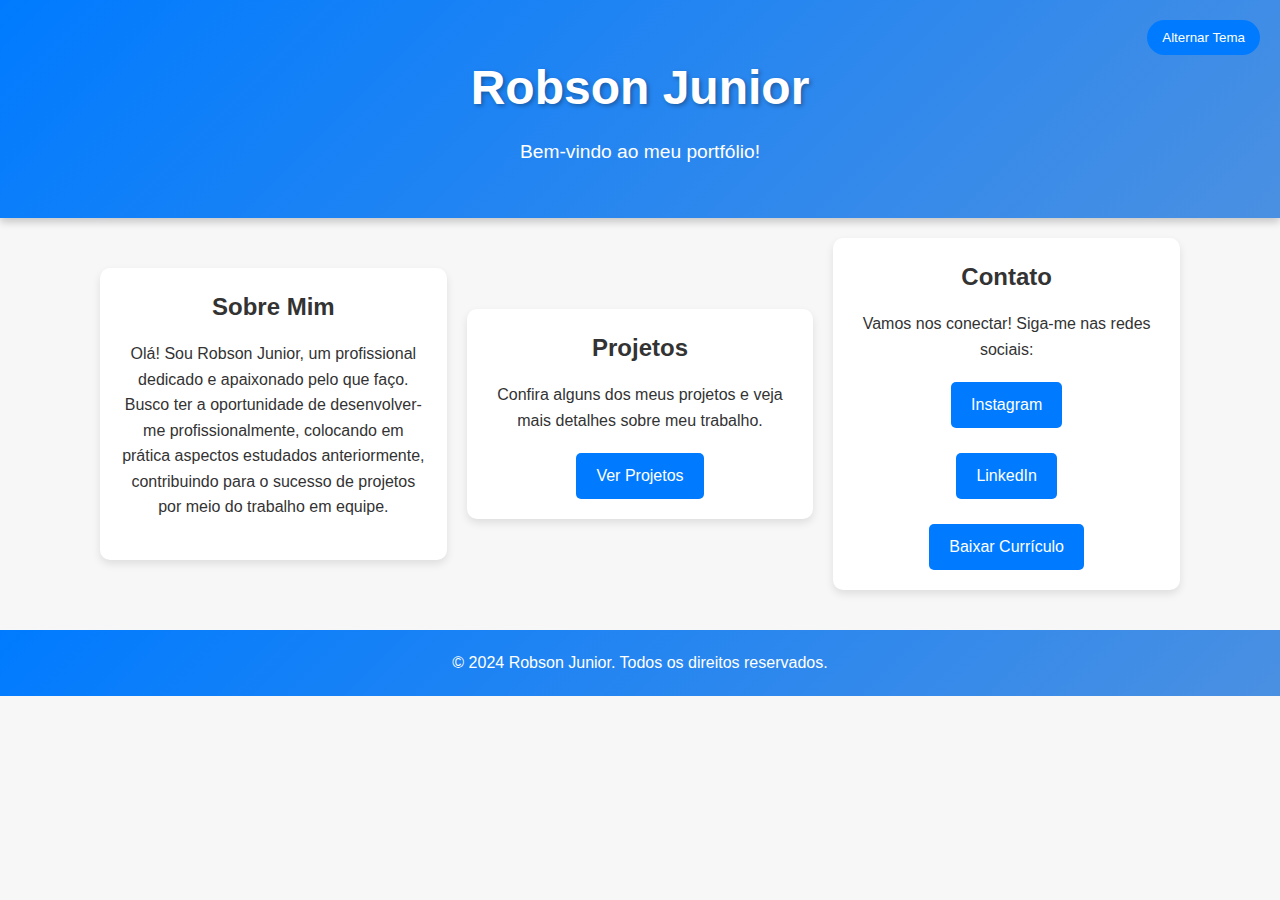
==== commit 8045f5cc: "Update README.html" ====
--- a/README.html
+++ b/README.html
@@ -8,7 +8,7 @@
     <link rel="shortcut icon" href="favicon.ico" type="image/x-icon">
 
     <style>
-        /* Reset básico */
+        /* Reset */
         * {
             margin: 0;
             padding: 0;
@@ -19,62 +19,97 @@
             font-family: 'Arial', sans-serif;
             line-height: 1.6;
             transition: background-color 0.3s, color 0.3s;
-            background-color: #f1f1f1;
-            color: #333;
+            --bg-color: #f7f7f7;
+            --text-color: #333;
+            --header-bg: linear-gradient(135deg, #007BFF, #4A90E2);
+            --header-text: #fff;
+            --card-bg: #fff;
+            --card-shadow: rgba(0, 0, 0, 0.1);
+            --button-bg: #007BFF;
+            --button-hover: #0056b3;
         }
 
-        /* Tema escuro */
         body.dark {
-            background-color: #222;
-            color: #f1f1f1;
+            --bg-color: #121212;
+            --text-color: #f7f7f7;
+            --header-bg: linear-gradient(135deg, #1E1E1E, #333333);
+            --header-text: #f7f7f7;
+            --card-bg: #1E1E1E;
+            --card-shadow: rgba(255, 255, 255, 0.1);
+            --button-bg: #4A90E2;
+            --button-hover: #007BFF;
         }
 
-        /* Cabeçalho */
+        body {
+            background-color: var(--bg-color);
+            color: var(--text-color);
+        }
+
         header {
-            background-color: #333;
-            color: #fff;
+            background: var(--header-bg);
+            color: var(--header-text);
             text-align: center;
             padding: 50px 10px;
+            box-shadow: 0 4px 8px rgba(0, 0, 0, 0.2);
         }
 
         header h1 {
             font-size: 3em;
+            margin-bottom: 10px;
+            text-shadow: 2px 2px 4px rgba(0, 0, 0, 0.3);
         }
 
         header p {
-            font-size: 1.3em;
+            font-size: 1.2em;
         }
 
-        /* Container de conteúdo */
+        .theme-toggle {
+            position: fixed;
+            top: 20px;
+            right: 20px;
+            background: var(--button-bg);
+            color: #fff;
+            border: none;
+            padding: 10px 15px;
+            border-radius: 20px;
+            cursor: pointer;
+            transition: background 0.3s;
+        }
+
+        .theme-toggle:hover {
+            background: var(--button-hover);
+        }
+
         .container {
             display: flex;
-            justify-content: space-around;
-            gap: 30px;
+            justify-content: center;
+            align-items: center;
             flex-wrap: wrap;
+            gap: 20px;
             padding: 20px;
             max-width: 1200px;
             margin: 0 auto;
         }
 
-        /* Cards */
         .card {
-            background: #fff;
+            background: var(--card-bg);
+            border-radius: 10px;
+            box-shadow: 0 4px 8px var(--card-shadow);
             padding: 20px;
-            border-radius: 10px;
-            box-shadow: 0 4px 10px rgba(0, 0, 0, 0.1);
-            width: 30%;
-            min-width: 280px;
-            transition: transform 0.3s ease;
+            text-align: center;
+            flex: 1 1 calc(33.333% - 40px);
+            max-width: calc(33.333% - 40px);
+            min-width: 300px;
+            transition: transform 0.3s ease, box-shadow 0.3s ease;
         }
 
         .card:hover {
             transform: translateY(-10px);
+            box-shadow: 0 8px 16px rgba(0, 0, 0, 0.2);
         }
 
         .card h2 {
             margin-bottom: 15px;
-            font-size: 1.8em;
-            color: #333;
         }
 
         .card p {
@@ -83,51 +118,31 @@
 
         .card a {
             display: inline-block;
+            background: var(--button-bg);
+            color: white;
+            text-decoration: none;
             padding: 10px 20px;
-            background-color: #3498db;
-            color: #fff;
-            text-decoration: none;
             border-radius: 5px;
-            transition: background-color 0.3s;
+            transition: transform 0.2s, background 0.3s;
         }
 
         .card a:hover {
-            background-color: #2980b9;
+            background: var(--button-hover);
+            transform: scale(1.05);
         }
 
-        /* Rodapé */
         footer {
-            background-color: #333;
-            color: #fff;
+            background: var(--header-bg);
+            color: var(--header-text);
             text-align: center;
-            padding: 20px;
-            margin-top: 50px;
+            padding: 20px 10px;
+            margin-top: 20px;
         }
 
-        /* Botão de alternar tema */
-        .theme-toggle {
-            position: fixed;
-            top: 20px;
-            right: 20px;
-            background-color: #3498db;
-            color: white;
-            padding: 15px;
-            border: none;
-            border-radius: 50%;
-            font-size: 1.5rem;
-            cursor: pointer;
-            transition: background-color 0.3s;
-        }
-
-        .theme-toggle:hover {
-            background-color: #2980b9;
-        }
-
-        /* Responsividade */
         @media (max-width: 768px) {
             .card {
-                width: 100%;
-                margin-bottom: 20px;
+                flex: 1 1 100%;
+                max-width: 100%;
             }
         }
     </style>
@@ -136,51 +151,40 @@
 <body>
     <header>
         <h1>Robson Junior</h1>
-        <p>Bem-vindo ao meu portfólio</p>
+        <p>Bem-vindo ao meu portfólio!</p>
     </header>
 
-    <button class="theme-toggle">🌙</button>
+    <button class="theme-toggle">Alternar Tema</button>
 
-    <div class="container">
-        <!-- Sobre mim -->
+    <main class="container">
         <section class="card">
             <h2>Sobre Mim</h2>
-            <p>Olá! Sou Robson Junior, apaixonado por tecnologia e inovação. Busco sempre aprender e crescer profissionalmente, aplicando as melhores práticas em cada projeto.</p>
+            <p>Olá! Sou Robson Junior, um profissional dedicado e apaixonado pelo que faço. Busco ter a oportunidade de desenvolver-me profissionalmente, colocando em prática aspectos estudados anteriormente, contribuindo para o sucesso de projetos por meio do trabalho em equipe.</p>
         </section>
 
-        <!-- Projetos -->
         <section class="card">
             <h2>Projetos</h2>
-            <p>Confira alguns dos projetos que desenvolvi ao longo da minha carreira, e veja o impacto que consegui gerar através da minha experiência.</p>
+            <p>Confira alguns dos meus projetos e veja mais detalhes sobre meu trabalho.</p>
             <a href="https://github.com/RobsonJuniorFarias" target="_blank">Ver Projetos</a>
         </section>
 
-        <!-- Contato -->
         <section class="card">
             <h2>Contato</h2>
-            <p>Entre em contato para discutir possíveis colaborações ou oportunidades. Fique à vontade para me seguir nas redes sociais:</p>
+            <p>Vamos nos conectar! Siga-me nas redes sociais:</p>
             <a href="https://www.instagram.com/robszz07/" target="_blank">Instagram</a><br><br>
             <a href="https://www.linkedin.com/in/robson-junior-9a7139287/" target="_blank">LinkedIn</a><br><br>
             <a href="Robson Junior.pdf" target="_blank">Baixar Currículo</a>
         </section>
-    </div>
+    </main>
 
     <footer>
         <p>&copy; 2024 Robson Junior. Todos os direitos reservados.</p>
     </footer>
 
     <script>
-        // Alternar tema
         const themeToggle = document.querySelector('.theme-toggle');
         themeToggle.addEventListener('click', () => {
             document.body.classList.toggle('dark');
-
-            // Mudar o ícone de alternância
-            if (document.body.classList.contains('dark')) {
-                themeToggle.textContent = '🌞'; // Ícone do sol
-            } else {
-                themeToggle.textContent = '🌙'; // Ícone da lua
-            }
         });
     </script>
 </body>
